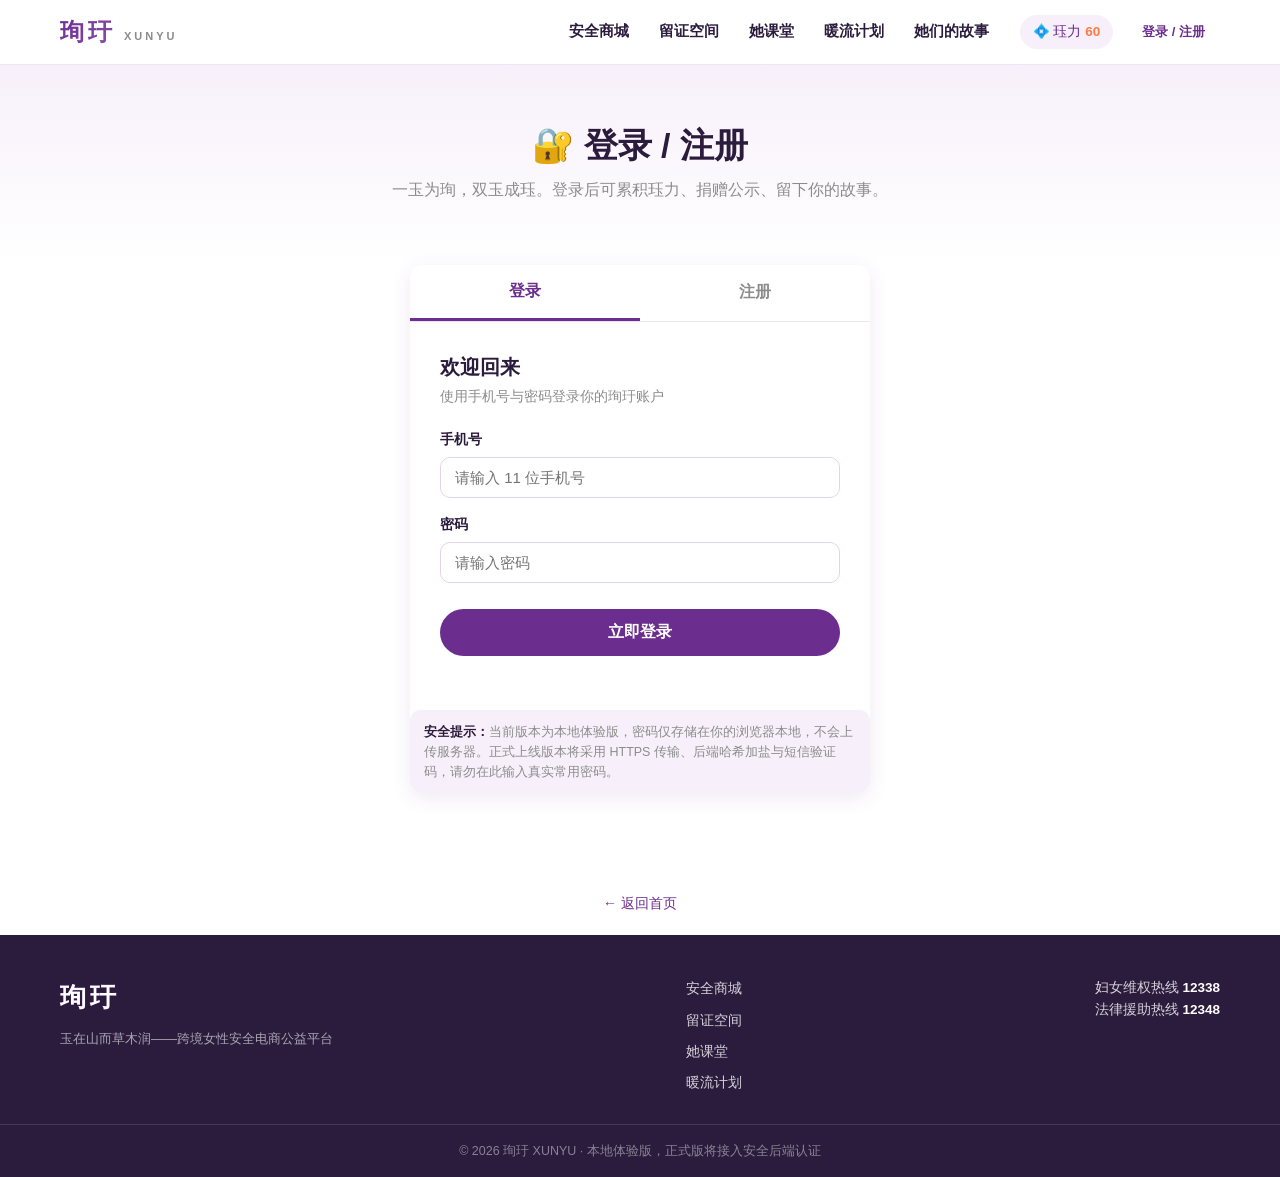
==== pages/auth.html @ aea92c83 "Add files via upload" ====
<!DOCTYPE html>
<html lang="zh-CN">
<head>
<meta charset="UTF-8">
<meta name="viewport" content="width=device-width, initial-scale=1.0">
<title>登录 / 注册 · 珣玗 XUNYU</title>
<meta name="description" content="珣玗用户登录与注册——跨境女性安全电商公益平台。">
<link rel="stylesheet" href="../css/style.css">
<link rel="stylesheet" href="../css/pages.css">
<style>
  .auth-page .page-hero { background: linear-gradient(180deg, var(--lavender), #fff); }
  .auth-card {
    max-width: 460px; margin: 0 auto 80px;
    background: #fff; border-radius: var(--radius);
    box-shadow: var(--shadow); overflow: hidden;
  }
  .auth-tabs {
    display: flex; border-bottom: 1px solid #EFE6F5;
  }
  .auth-tabs button {
    flex: 1; border: none; background: #fff; padding: 16px;
    font-size: 16px; font-weight: 700; color: var(--text-light);
    cursor: pointer; font-family: inherit;
  }
  .auth-tabs button.active { color: var(--purple); border-bottom: 3px solid var(--purple); }
  .auth-panel { padding: 32px 30px 36px; }
  .auth-panel[hidden] { display: none; }
  .auth-panel h3 { font-size: 20px; margin-bottom: 6px; }
  .auth-panel .sub { color: var(--text-light); font-size: 13.5px; margin-bottom: 22px; }
  .auth-panel .form-row { margin-bottom: 16px; }
  .auth-panel input {
    width: 100%; border: 1.5px solid #E3D3EF; border-radius: 10px;
    padding: 11px 14px; font-size: 15px; font-family: inherit; outline: none;
  }
  .auth-panel input:focus { border-color: var(--purple); background: #FFFCFF; }
  .auth-panel .btn-primary { width: 100%; margin-top: 10px; }
  .auth-safe {
    margin-top: 18px; padding: 12px 14px; border-radius: 10px;
    background: var(--lavender); font-size: 12.5px; color: var(--text-light); line-height: 1.6;
  }
  .auth-safe b { color: var(--purple-dark); }
  .back-link {
    display: inline-block; margin-top: 18px; color: var(--purple); font-size: 14px;
  }
  .back-link:hover { color: var(--orange); }
</style>
</head>
<body class="auth-page">

<header class="site-header">
  <nav class="nav container">
    <a class="logo" href="../index.html" aria-label="珣玗首页">
      <span class="logo-mark">珣玗</span><span class="logo-en">XUNYU</span>
    </a>
    <ul class="nav-links" id="navLinks">
      <li><a href="./mall.html">安全商城</a></li>
      <li><a href="./evidence.html">留证空间</a></li>
      <li><a href="./legal.html">她课堂</a></li>
      <li><a href="./warm-current.html">暖流计划</a></li>
      <li><a href="./stories.html">她们的故事</a></li>
    </ul>
    <div class="nav-actions">
      <span class="jue-badge">💠 珏力 <b id="jueValue">60</b></span>
      <span id="authBox"></span>
      <button class="hamburger" id="hamburger">☰</button>
    </div>
  </nav>
</header>

<main class="page">
  <section class="page-hero auth-hero">
    <div class="container">
      <h1>🔐 登录 / 注册</h1>
      <p>一玉为珣，双玉成珏。登录后可累积珏力、捐赠公示、留下你的故事。</p>
    </div>
  </section>

  <section class="container">
    <div class="auth-card">
      <div class="auth-tabs">
        <button type="button" class="active" id="loginTab">登录</button>
        <button type="button" id="registerTab">注册</button>
      </div>

      <div class="auth-panel" id="loginPanel">
        <h3>欢迎回来</h3>
        <p class="sub">使用手机号与密码登录你的珣玗账户</p>
        <form id="loginForm">
          <div class="form-row">
            <label for="loginPhone">手机号</label>
            <input type="tel" id="loginPhone" placeholder="请输入 11 位手机号" maxlength="11" required>
          </div>
          <div class="form-row">
            <label for="loginPwd">密码</label>
            <input type="password" id="loginPwd" placeholder="请输入密码" minlength="6" required>
          </div>
          <button type="submit" class="btn btn-primary btn-lg">立即登录</button>
        </form>
      </div>

      <div class="auth-panel" id="registerPanel" hidden>
        <h3>加入珣玗</h3>
        <p class="sub">注册后即可使用留证空间、暖流捐赠与她故事投稿</p>
        <form id="registerForm">
          <div class="form-row">
            <label for="regPhone">手机号</label>
            <input type="tel" id="regPhone" placeholder="请输入 11 位手机号" maxlength="11" required>
          </div>
          <div class="form-row">
            <label for="regNickname">昵称</label>
            <input type="text" id="regNickname" placeholder="给自己起个温暖的昵称" maxlength="16">
          </div>
          <div class="form-row">
            <label for="regPwd">密码</label>
            <input type="password" id="regPwd" placeholder="至少 6 位密码" minlength="6" required>
          </div>
          <div class="form-row">
            <label for="regPwd2">确认密码</label>
            <input type="password" id="regPwd2" placeholder="再次输入密码" minlength="6" required>
          </div>
          <button type="submit" class="btn btn-primary btn-lg">注册账户</button>
        </form>
      </div>

      <div class="auth-safe">
        <b>安全提示：</b>当前版本为本地体验版，密码仅存储在你的浏览器本地，不会上传服务器。正式上线版本将采用 HTTPS 传输、后端哈希加盐与短信验证码，请勿在此输入真实常用密码。
      </div>
    </div>
    <div style="text-align:center;">
      <a class="back-link" href="../index.html">← 返回首页</a>
    </div>
  </section>
</main>

<footer class="site-footer">
  <div class="container footer-inner">
    <div class="footer-brand">
      <span class="logo-mark">珣玗</span>
      <p>玉在山而草木润——跨境女性安全电商公益平台</p>
    </div>
    <ul class="footer-links">
      <li><a href="./mall.html">安全商城</a></li>
      <li><a href="./evidence.html">留证空间</a></li>
      <li><a href="./legal.html">她课堂</a></li>
      <li><a href="./warm-current.html">暖流计划</a></li>
    </ul>
    <div class="footer-hotline">
      <p>妇女维权热线 <b>12338</b></p>
      <p>法律援助热线 <b>12348</b></p>
    </div>
  </div>
  <div class="footer-copy">© 2026 珣玗 XUNYU · 本地体验版，正式版将接入安全后端认证</div>
</footer>

<script src="../js/utils.js"></script>
<script src="../js/auth.js"></script>
<script>
(function () {
  "use strict";
  // 初始化珏力显示与移动菜单
  window.setJue && window.setJue(window.getJue());
  const navLinks = document.getElementById("navLinks");
  document.getElementById("hamburger").addEventListener("click", () => navLinks.classList.toggle("open"));
  navLinks.addEventListener("click", (e) => { if (e.target.tagName === "A") navLinks.classList.remove("open"); });
})();
</script>
</body>
</html>
---- css/style.css ----
/* ==========================================================
   珣玗 XUNYU · 全局样式
   配色：守护紫 #6B2D8E / 浅紫雾 #F7F0FA / 暖粉 #FFE8EE / 曙光橙 #FF7A45
   ========================================================== */

:root {
  --purple: #6B2D8E;
  --purple-dark: #2B1B3D;
  --purple-mid: #8A4FAF;
  --lavender: #F7F0FA;
  --pink: #FFE8EE;
  --orange: #FF7A45;
  --orange-dark: #E85F2A;
  --text: #4A4A4A;
  --text-light: #8C8C8C;
  --radius: 14px;
  --shadow: 0 4px 20px rgba(107, 45, 142, 0.10);
  --shadow-hover: 0 10px 30px rgba(107, 45, 142, 0.18);
}

* { margin: 0; padding: 0; box-sizing: border-box; }
[hidden] { display: none !important; }

html { scroll-behavior: smooth; }

body {
  font-family: "Montserrat", "思源黑体", "Source Han Sans SC", "PingFang SC", "Microsoft YaHei", sans-serif;
  color: var(--text);
  background: #fff;
  line-height: 1.6;
}

h1, h2, h3 { color: var(--purple-dark); line-height: 1.3; }

a { text-decoration: none; color: inherit; }

.container { max-width: 1200px; margin: 0 auto; padding: 0 20px; }

/* ---------- 按钮 ---------- */
.btn {
  display: inline-block;
  border: none;
  cursor: pointer;
  font-family: inherit;
  font-size: 15px;
  font-weight: 600;
  padding: 10px 22px;
  border-radius: 999px;
  transition: transform .15s ease, box-shadow .15s ease, background .15s ease;
}
.btn:active { transform: scale(.97); }
.btn-primary { background: var(--purple); color: #fff; }
.btn-primary:hover { background: var(--purple-mid); box-shadow: var(--shadow-hover); }
.btn-accent { background: var(--orange); color: #fff; }
.btn-accent:hover { background: var(--orange-dark); box-shadow: 0 10px 30px rgba(255,122,69,.3); }
.btn-outline { background: transparent; color: var(--purple); border: 1.5px solid var(--purple); }
.btn-outline:hover { background: var(--lavender); }
.btn-outline-light { background: rgba(255,255,255,.15); color: #fff; border: 1.5px solid rgba(255,255,255,.7); }
.btn-outline-light:hover { background: rgba(255,255,255,.28); }
.btn-ghost { background: transparent; color: var(--purple); }
.btn-ghost:hover { background: var(--lavender); }
.btn-lg { padding: 13px 30px; font-size: 16px; }
.btn-sm { padding: 7px 15px; font-size: 13px; }

/* ---------- 顶部导航 ---------- */
.site-header {
  position: sticky; top: 0; z-index: 100;
  background: rgba(255,255,255,.92);
  backdrop-filter: blur(10px);
  border-bottom: 1px solid #EFE6F5;
}
.nav { display: flex; align-items: center; gap: 18px; height: 64px; }
.logo { display: flex; align-items: baseline; gap: 8px; flex-shrink: 0; }
.logo-mark {
  font-size: 24px; font-weight: 800; letter-spacing: 4px;
  background: linear-gradient(135deg, var(--purple), var(--purple-mid));
  -webkit-background-clip: text; background-clip: text; color: transparent;
}
.logo-en { font-size: 11px; letter-spacing: 3px; color: var(--text-light); font-weight: 600; }
.search {
  flex: 1; max-width: 340px; display: flex; align-items: center;
  background: var(--lavender); border-radius: 999px; padding: 4px 6px 4px 16px;
}
.search input { flex: 1; border: none; background: transparent; outline: none; font-size: 14px; color: var(--text); }
.search button { border: none; background: transparent; cursor: pointer; font-size: 15px; }
.nav-links { display: flex; gap: 4px; list-style: none; margin-left: auto; }
.nav-links a {
  display: block; padding: 8px 13px; font-size: 14.5px; font-weight: 600;
  color: var(--purple-dark); border-radius: 8px;
}
.nav-links a:hover { background: var(--lavender); color: var(--purple); }
.nav-actions { display: flex; align-items: center; gap: 14px; }
.jue-badge {
  font-size: 13.5px; color: var(--purple); background: var(--lavender);
  padding: 6px 13px; border-radius: 999px; cursor: help; white-space: nowrap;
}
.jue-badge b { color: var(--orange); }
.cart-btn { position: relative; font-size: 20px; }
.cart-count {
  position: absolute; top: -7px; right: -10px;
  background: var(--orange); color: #fff; font-size: 11px; font-weight: 700;
  min-width: 18px; height: 18px; border-radius: 999px;
  display: flex; align-items: center; justify-content: center; padding: 0 4px;
}
.hamburger { display: none; border: none; background: transparent; font-size: 24px; color: var(--purple); cursor: pointer; }

/* ---------- Hero 轮播 ---------- */
.hero { position: relative; overflow: hidden; }
.slides { position: relative; height: 430px; }
.slide {
  position: absolute; inset: 0;
  display: flex; flex-direction: column; justify-content: center; align-items: center;
  text-align: center; padding: 0 24px;
  opacity: 0; transition: opacity .7s ease; pointer-events: none;
}
.slide.active { opacity: 1; pointer-events: auto; }
.slide h1 { font-size: 44px; color: #fff; margin: 10px 0 14px; letter-spacing: 2px; }
.slide-kicker { font-size: 14px; letter-spacing: 5px; color: rgba(255,255,255,.75); font-weight: 600; }
.slide-sub { font-size: 17px; color: rgba(255,255,255,.88); margin-bottom: 28px; }
.slide-1 { background: linear-gradient(135deg, #4A1E66 0%, #6B2D8E 55%, #8A4FAF 100%); }
.slide-2 { background: linear-gradient(135deg, #5C2478 0%, #7B3B9E 50%, #B06BC9 100%); }
.slide-3 { background: linear-gradient(135deg, #6B2D8E 0%, #9B4D8F 55%, #E0779B 100%); }
.hero-cta { display: flex; gap: 14px; flex-wrap: wrap; justify-content: center; }
.hero-arrow {
  position: absolute; top: 50%; transform: translateY(-50%);
  width: 44px; height: 44px; border-radius: 50%; border: none;
  background: rgba(255,255,255,.18); color: #fff; font-size: 26px; cursor: pointer;
  transition: background .2s;
}
.hero-arrow:hover { background: rgba(255,255,255,.35); }
.hero-arrow.prev { left: 22px; }
.hero-arrow.next { right: 22px; }
.hero-dots { position: absolute; bottom: 18px; left: 50%; transform: translateX(-50%); display: flex; gap: 9px; }
.hero-dots button {
  width: 9px; height: 9px; border-radius: 999px; border: none; cursor: pointer;
  background: rgba(255,255,255,.45); transition: all .25s;
}
.hero-dots button.active { background: #fff; width: 26px; }

/* ---------- 区块通用 ---------- */
.section { padding: 64px 0; }
.section-head { text-align: center; margin-bottom: 26px; }
.section-head h2, .section h2 { font-size: 28px; }
.section-sub { color: var(--text-light); font-size: 14.5px; margin-top: 6px; }
#stories h2, #stories .section-sub { text-align: center; }

/* ---------- 兴趣标签 ---------- */
.interest-tabs { display: flex; gap: 10px; justify-content: center; flex-wrap: wrap; margin-bottom: 30px; }
.interest-tabs button {
  border: 1.5px solid #E3D3EF; background: #fff; color: var(--purple);
  padding: 8px 18px; border-radius: 999px; font-size: 14px; font-weight: 600;
  cursor: pointer; font-family: inherit; transition: all .2s;
}
.interest-tabs button:hover { border-color: var(--purple); background: var(--lavender); }
.interest-tabs button.active { background: var(--purple); color: #fff; border-color: var(--purple); }

/* ---------- 商品卡片 ---------- */
.product-grid {
  display: grid; grid-template-columns: repeat(4, 1fr); gap: 22px;
}
.product-card {
  background: #fff; border-radius: var(--radius); overflow: hidden;
  box-shadow: var(--shadow); cursor: pointer;
  transition: transform .2s ease, box-shadow .2s ease;
  display: flex; flex-direction: column;
}
.product-card:hover { transform: translateY(-5px); box-shadow: var(--shadow-hover); }
.product-img {
  height: 150px; display: flex; align-items: center; justify-content: center;
  font-size: 58px; position: relative;
}
.g1 { background: linear-gradient(135deg, #EFE2F7, #D9BEEC); }
.g2 { background: linear-gradient(135deg, #FFE8EE, #FFC9D8); }
.g3 { background: linear-gradient(135deg, #E4E9FD, #C6D0F9); }
.g4 { background: linear-gradient(135deg, #FFF0E4, #FFD8BC); }
.p-tag {
  position: absolute; top: 10px; left: 10px;
  background: rgba(43,27,61,.78); color: #fff; font-size: 11.5px;
  padding: 3px 10px; border-radius: 999px;
}
.product-body { padding: 15px 16px 17px; display: flex; flex-direction: column; gap: 7px; flex: 1; }
.product-body h3 { font-size: 15.5px; }
.p-meta { display: flex; align-items: center; justify-content: space-between; }
.price { color: var(--orange-dark); font-weight: 800; font-size: 19px; }
.p-jue { font-size: 12.5px; color: var(--purple); background: var(--lavender); padding: 2px 9px; border-radius: 999px; }
.p-note { font-size: 12px; color: var(--text-light); }
.add-cart { margin-top: auto; align-self: stretch; }

/* ---------- 留证空间 Banner ---------- */
.evidence-banner {
  background: linear-gradient(120deg, #2B1B3D 0%, #4A1E66 60%, #6B2D8E 100%);
  color: #fff; padding: 58px 0;
}
.evidence-inner { display: flex; align-items: center; justify-content: space-between; gap: 30px; flex-wrap: wrap; }
.evidence-text h2 { color: #fff; font-size: 28px; }
.evidence-quote { font-size: 17px; margin: 12px 0 16px; color: rgba(255,255,255,.92); font-style: italic; }
.evidence-feats { list-style: none; display: flex; gap: 10px; flex-wrap: wrap; }
.evidence-feats li {
  font-size: 13px; padding: 5px 14px; border-radius: 999px;
  border: 1px solid rgba(255,255,255,.4); color: rgba(255,255,255,.85);
}

/* ---------- 双列：暖流计划 / 她课堂 ---------- */
.two-col { display: grid; grid-template-columns: 1fr 1fr; gap: 26px; }
.col-card { border-radius: var(--radius); padding: 30px; }
.col-card h2 { font-size: 23px; margin-bottom: 8px; }
.col-desc { font-size: 14px; color: var(--text); opacity: .85; margin-bottom: 18px; }
.warm { background: linear-gradient(160deg, var(--pink), #FFF5F7); }
.classroom { background: linear-gradient(160deg, var(--lavender), #FDFAFF); }

.mini-map {
  position: relative; height: 170px; border-radius: 12px;
  background:
    repeating-linear-gradient(0deg, transparent 0 33px, rgba(107,45,142,.10) 33px 34px),
    repeating-linear-gradient(90deg, transparent 0 33px, rgba(107,45,142,.10) 33px 34px),
    linear-gradient(135deg, #F3E9F9, #FCE4EC);
  margin-bottom: 18px; overflow: hidden;
}
.map-marker { position: absolute; font-size: 24px; cursor: pointer; transition: transform .2s; }
.map-marker:hover { transform: scale(1.25); }
.map-marker.m1 { top: 18%; left: 22%; }
.map-marker.m2 { top: 55%; left: 58%; }
.map-marker.m3 { top: 30%; left: 78%; }
.map-me {
  position: absolute; bottom: 12%; left: 44%; font-size: 26px;
}
.mini-map.located .map-marker { animation: marker-pulse .8s ease 2; }
@keyframes marker-pulse {
  0% { transform: scale(1); } 50% { transform: scale(1.4); } 100% { transform: scale(1); }
}
.col-actions { display: flex; gap: 12px; flex-wrap: wrap; }

.article-list { display: flex; flex-direction: column; gap: 12px; }
.article-card {
  background: #fff; border-radius: 12px; padding: 15px 18px;
  box-shadow: var(--shadow); transition: transform .2s, box-shadow .2s;
}
.article-card:hover { transform: translateX(5px); box-shadow: var(--shadow-hover); }
.article-card h3 { font-size: 15.5px; margin: 5px 0 3px; }
.article-card p { font-size: 13px; color: var(--text-light); }
.article-tag {
  font-size: 11.5px; color: var(--purple); background: var(--lavender);
  padding: 2px 10px; border-radius: 999px; font-weight: 600;
}

/* ---------- 她们的故事 ---------- */
.story-scroll {
  display: flex; gap: 18px; overflow-x: auto; padding: 24px max(20px, calc((100% - 1200px)/2 + 20px));
  scroll-snap-type: x mandatory;
}
.story-scroll::-webkit-scrollbar { height: 8px; }
.story-scroll::-webkit-scrollbar-thumb { background: #D9BEEC; border-radius: 999px; }
.story-card {
  min-width: 260px; scroll-snap-align: start;
  background: #fff; border-radius: var(--radius); padding: 24px;
  box-shadow: var(--shadow); display: flex; flex-direction: column; gap: 10px;
}
.story-avatar {
  width: 52px; height: 52px; border-radius: 50%;
  display: flex; align-items: center; justify-content: center;
  font-size: 22px; font-weight: 700; color: #fff;
}
.s1 { background: #8A4FAF; } .s2 { background: #E0779B; } .s3 { background: #FF7A45; }
.s4 { background: #6B2D8E; } .s5 { background: #4A7EC9; } .s6 { background: #C9A4DC; }
.story-card h3 { font-size: 15.5px; }
.story-card p { font-size: 13.5px; color: var(--text); flex: 1; }

/* ---------- 页脚 ---------- */
.site-footer { background: var(--purple-dark); color: rgba(255,255,255,.8); margin-top: 20px; }
.footer-inner {
  display: flex; justify-content: space-between; gap: 30px; flex-wrap: wrap;
  padding-top: 42px; padding-bottom: 30px;
}
.footer-brand .logo-mark { font-size: 26px; color: #fff; -webkit-text-fill-color: #fff; }
.footer-brand p { font-size: 13px; margin-top: 10px; color: rgba(255,255,255,.6); }
.footer-links { list-style: none; display: flex; flex-direction: column; gap: 9px; font-size: 14px; }
.footer-links a:hover { color: #fff; }
.footer-hotline { font-size: 13.5px; }
.footer-hotline b { color: #fff; }
.footer-copy {
  text-align: center; font-size: 12.5px; color: rgba(255,255,255,.45);
  border-top: 1px solid rgba(255,255,255,.12); padding: 16px 20px;
}

/* ---------- 留证弹窗 ---------- */
.modal-mask {
  position: fixed; inset: 0; z-index: 200;
  background: rgba(43,27,61,.62); backdrop-filter: blur(4px);
  display: flex; align-items: center; justify-content: center; padding: 20px;
}
.modal {
  background: #fff; border-radius: 18px; max-width: 460px; width: 100%;
  padding: 34px 32px 28px; position: relative;
  box-shadow: 0 24px 60px rgba(0,0,0,.28);
  animation: modal-in .28s ease;
}
@keyframes modal-in {
  from { transform: translateY(22px); opacity: 0; }
  to { transform: translateY(0); opacity: 1; }
}
.modal h3 { font-size: 20px; margin-bottom: 12px; }
.modal-q { font-size: 16.5px; color: var(--purple-dark); font-weight: 600; margin-bottom: 18px; }
.hotline-list { display: flex; flex-direction: column; gap: 10px; margin-bottom: 24px; }
.hotline-list a {
  display: block; padding: 11px 16px; border-radius: 10px;
  background: var(--lavender); font-size: 14.5px; color: var(--purple-dark);
  transition: background .2s;
}
.hotline-list a:hover { background: #EBD9F5; }
.hotline-list a b { color: var(--purple); }
.hotline-list.glow a { background: #FFEDE3; outline: 1.5px solid var(--orange); }
.modal-actions { display: flex; gap: 12px; flex-wrap: wrap; }
.modal-actions .btn { flex: 1; min-width: 150px; }
.modal-close {
  position: absolute; top: 12px; right: 16px;
  border: none; background: transparent; font-size: 26px; cursor: pointer; color: var(--text-light);
}
.modal-close:hover { color: var(--purple-dark); }

/* ---------- Toast ---------- */
.toast {
  position: fixed; bottom: 34px; left: 50%; transform: translateX(-50%);
  z-index: 300; background: var(--purple-dark); color: #fff;
  font-size: 14.5px; padding: 13px 26px; border-radius: 999px;
  box-shadow: 0 10px 34px rgba(0,0,0,.3);
  animation: toast-in .25s ease; max-width: 88vw; text-align: center;
}
.toast.warn { background: var(--orange-dark); }
.toast.success { background: var(--purple); }
@keyframes toast-in {
  from { transform: translate(-50%, 14px); opacity: 0; }
  to { transform: translate(-50%, 0); opacity: 1; }
}

/* ---------- AI 安全画像 ---------- */
#safetyProfile { background: linear-gradient(180deg, #fff 0%, var(--lavender) 100%); border-radius: 0; }
.profile-form { max-width: 900px; margin: 0 auto; }
.form-grid {
  display: grid; grid-template-columns: repeat(4, 1fr); gap: 18px; margin-bottom: 28px;
}
.form-field { display: flex; flex-direction: column; gap: 8px; }
.form-field label { font-size: 14px; font-weight: 600; color: var(--purple-dark); }
.form-field select {
  padding: 11px 14px; border: 1.5px solid #E3D3EF; border-radius: 10px;
  background: #fff; font-size: 14px; color: var(--text); outline: none;
}
.form-field select:focus { border-color: var(--purple); }
.profile-result {
  max-width: 900px; margin: 0 auto; background: #fff;
  border-radius: var(--radius); padding: 32px; box-shadow: var(--shadow);
}
.profile-result-head {
  display: flex; align-items: center; gap: 28px; margin-bottom: 24px; flex-wrap: wrap;
}
.profile-risk {
  display: flex; flex-direction: column; align-items: center; justify-content: center;
  width: 120px; height: 120px; border-radius: 50%;
  background: var(--lavender); border: 4px solid var(--risk-color, var(--purple));
}
.profile-risk .risk-num { font-size: 42px; font-weight: 800; line-height: 1; }
.profile-risk .risk-label { font-size: 13px; color: var(--text-light); margin-top: 4px; }
.profile-bundle h3 { font-size: 22px; margin-bottom: 8px; }
.profile-bundle p { color: var(--text-light); font-size: 14.5px; }
.profile-products { display: grid; grid-template-columns: repeat(2, 1fr); gap: 16px; margin-bottom: 18px; }
.profile-pick {
  display: flex; align-items: center; gap: 14px; padding: 14px 16px;
  border: 1.5px solid #F0E3F7; border-radius: 12px; background: #FFFBFE;
}
.profile-pick .pick-emoji { font-size: 34px; }
.profile-pick .pick-info { flex: 1; }
.profile-pick .pick-info h4 { font-size: 15px; color: var(--purple-dark); margin-bottom: 4px; }
.profile-pick .pick-info p { font-size: 13px; color: var(--text-light); margin: 0; }
.profile-note { font-size: 13.5px; color: var(--text-light); margin-bottom: 16px; }

/* ---------- 商品详情 / 区块链溯源弹窗 ---------- */
.modal-mask {
  position: fixed; inset: 0; z-index: 200;
  background: rgba(43,27,61,.55); backdrop-filter: blur(4px);
  display: flex; align-items: center; justify-content: center; padding: 20px;
}
.modal-mask[hidden] { display: none; }
.modal {
  position: relative; background: #fff; border-radius: var(--radius);
  width: 100%; max-width: 620px; max-height: 88vh; overflow-y: auto;
  box-shadow: 0 20px 60px rgba(0,0,0,.35); padding: 28px;
}
.modal-close {
  position: absolute; top: 12px; right: 16px;
  border: none; background: transparent; font-size: 28px; cursor: pointer;
  color: var(--text-light);
}
.modal-close:hover { color: var(--purple-dark); }
.pm-header { display: flex; gap: 18px; align-items: center; margin-bottom: 20px; }
.pm-emoji { font-size: 64px; flex-shrink: 0; }
.pm-info h3 { font-size: 22px; margin-bottom: 6px; }
.pm-info p { margin: 0; color: var(--text-light); font-size: 14px; }
.pm-info .pm-note { margin-top: 8px; color: var(--orange); font-size: 13px; }
.pm-body h4 { font-size: 16px; color: var(--purple-dark); margin-bottom: 12px; }
.trace-chain { display: flex; flex-direction: column; gap: 0; padding-left: 8px; }
.trace-node { display: flex; gap: 12px; position: relative; }
.trace-node:not(:last-child)::before {
  content: ""; position: absolute; left: 9px; top: 22px; bottom: -10px;
  width: 2px; background: #E3D3EF;
}
.trace-dot {
  width: 20px; height: 20px; border-radius: 50%;
  background: var(--purple); border: 3px solid #fff; box-shadow: 0 0 0 2px var(--purple);
  flex-shrink: 0; margin-top: 4px; z-index: 1;
}
.trace-card {
  flex: 1; background: var(--lavender); border-radius: 10px; padding: 10px 14px; margin-bottom: 12px;
}
.trace-top { display: flex; justify-content: space-between; margin-bottom: 4px; }
.trace-name { font-weight: 700; color: var(--purple-dark); font-size: 14px; }
.trace-time { font-size: 12px; color: var(--text-light); }
.trace-loc { font-size: 13px; color: var(--text); margin-bottom: 4px; }
.trace-hash {
  font-family: "SFMono-Regular", Consolas, monospace; font-size: 11.5px;
  color: var(--text-light); word-break: break-all;
}
.pm-actions { display: flex; gap: 12px; margin-top: 8px; }
.pm-actions .btn { flex: 1; }

@media (max-width: 1020px) {
  .form-grid { grid-template-columns: repeat(2, 1fr); }
  .profile-products { grid-template-columns: 1fr; }
}
@media (max-width: 560px) {
  .form-grid { grid-template-columns: 1fr; }
  .profile-result-head { flex-direction: column; align-items: flex-start; }
}

/* ---------- 响应式 ---------- */
@media (max-width: 1020px) {
  .product-grid { grid-template-columns: repeat(2, 1fr); }
  .nav-links { display: none; }
  .hamburger { display: block; }
  .nav-links.open {
    display: flex; flex-direction: column; position: absolute;
    top: 64px; left: 0; right: 0; background: #fff;
    padding: 12px 20px 18px; border-bottom: 1px solid #EFE6F5; box-shadow: var(--shadow);
  }
}
@media (max-width: 760px) {
  .two-col { grid-template-columns: 1fr; }
  .slide h1 { font-size: 30px; }
  .slides { height: 380px; }
  .search { display: none; }
  .evidence-inner { flex-direction: column; align-items: flex-start; }
  .hero-arrow { display: none; }
  .jue-badge { font-size: 12px; padding: 5px 10px; }
  .nav { gap: 10px; }
}
@media (max-width: 480px) {
  .product-grid { grid-template-columns: 1fr; }
}
---- css/pages.css ----
/* ==========================================================
   珣玗 XUNYU · 二级页面公共样式
   用于 evidence.html / warm-current.html
   ========================================================== */

/* ---------- 页面通用 Hero ---------- */
.page-hero {
  padding: 58px 0 44px;
  text-align: center;
}
.page-hero h1 {
  font-size: 34px;
  margin-bottom: 10px;
}
.page-hero p {
  color: var(--text-light);
  font-size: 16px;
  max-width: 640px;
  margin: 0 auto 18px;
}
.page-hero.evidence-hero { background: linear-gradient(180deg, var(--lavender), #fff); }
.page-hero.warm-hero { background: linear-gradient(180deg, var(--pink), #fff); }

.page-body {
  display: grid;
  gap: 26px;
  padding-bottom: 70px;
}

/* ---------- 留证空间页 ---------- */
.evidence-page .page-body { grid-template-columns: 1.7fr 1fr; }
.evidence-main { display: flex; flex-direction: column; gap: 22px; opacity: 0; pointer-events: none; transition: opacity .35s ease; }
.evidence-main.revealed { opacity: 1; pointer-events: auto; }
.evidence-form-card,
.timeline,
.guide-card,
.help-card,
.map-card,
.donate-card,
.transparent-card {
  background: #fff;
  border-radius: var(--radius);
  box-shadow: var(--shadow);
  padding: 26px;
}
.evidence-form-card h2,
.timeline h2,
.guide-card h2,
.help-card h2,
.map-card h2,
.donate-card h2,
.transparent-card h2 {
  font-size: 19px;
  margin-bottom: 16px;
}

.form-row { display: flex; flex-direction: column; gap: 6px; margin-bottom: 14px; }
.form-row label { font-size: 13.5px; font-weight: 600; color: var(--purple-dark); }
.form-row input,
.form-row select,
.form-row textarea {
  border: 1.5px solid #E3D3EF;
  border-radius: 10px;
  padding: 10px 13px;
  font-family: inherit;
  font-size: 14.5px;
  color: var(--text);
  outline: none;
}
.form-row input:focus,
.form-row select:focus,
.form-row textarea:focus { border-color: var(--purple); background: #FFFCFF; }
.form-note { font-size: 12.5px; color: var(--text-light); margin: -4px 0 14px; }

/* 时间轴 */
.timeline-list { display: flex; flex-direction: column; gap: 16px; }
.timeline-item {
  display: flex; gap: 14px;
  padding: 16px; border-radius: 12px;
  background: var(--lavender); border-left: 4px solid var(--purple);
}
.timeline-date {
  flex-shrink: 0; width: 76px; text-align: center;
  font-size: 13px; color: var(--purple); font-weight: 700;
}
.timeline-date span { display: block; font-size: 20px; }
.timeline-content h3 { font-size: 15.5px; margin-bottom: 4px; }
.timeline-content p { font-size: 13.5px; color: var(--text-light); }
.timeline-files { margin-top: 8px; font-size: 12.5px; color: var(--purple); }
.timeline-hash {
  margin-top: 10px; padding-top: 10px; border-top: 1px dashed #D9BEEC;
  display: flex; align-items: center; justify-content: space-between; gap: 10px; flex-wrap: wrap;
}
.timeline-hash span {
  font-family: "SFMono-Regular", Consolas, monospace; font-size: 12px; color: var(--text-light);
  word-break: break-all;
}

/* 证据指引 / 求助通道 */
.guide-card ul,
.help-card ul { list-style: none; display: flex; flex-direction: column; gap: 10px; }
.guide-card li,
.help-card li {
  font-size: 14px; padding-left: 20px; position: relative; line-height: 1.5;
}
.guide-card li::before,
.help-card li::before {
  content: "✦"; position: absolute; left: 0; color: var(--orange);
}
.help-card a {
  display: block; margin-top: 8px;
  color: var(--purple); font-weight: 600; font-size: 15px;
}
.help-card a:hover { color: var(--orange); }

/* 锁定覆盖层 */
.lock-overlay {
  position: fixed; inset: 64px 0 0;
  background: rgba(247,240,250,.92); backdrop-filter: blur(6px);
  display: flex; align-items: center; justify-content: center;
  z-index: 90; padding: 20px;
}
.lock-card {
  background: #fff; border-radius: 20px; max-width: 460px; width: 100%;
  padding: 40px; text-align: center; box-shadow: var(--shadow-hover);
}
.lock-card h2 { font-size: 24px; margin-bottom: 12px; }
.lock-card p { color: var(--text); margin-bottom: 22px; }
.lock-progress {
  height: 12px; background: #EFE6F5; border-radius: 999px; overflow: hidden; margin-bottom: 24px;
}
.lock-progress i {
  display: block; height: 100%; background: linear-gradient(90deg, var(--purple), var(--orange));
  transition: width .4s ease;
}

/* 弹窗（复用首页 modal 样式，略微调整） */
.page-modal-mask {
  position: fixed; inset: 0; z-index: 200;
  background: rgba(43,27,61,.6); backdrop-filter: blur(4px);
  display: flex; align-items: center; justify-content: center; padding: 20px;
}
.page-modal-mask[hidden] { display: none; }

/* ---------- 暖流计划页 ---------- */
.warm-page .page-body { grid-template-columns: 1.6fr 1fr; }
.map-card { padding: 0; overflow: hidden; }
.map-header {
  padding: 18px 22px; border-bottom: 1px solid #EFE6F5;
  display: flex; align-items: center; justify-content: space-between; flex-wrap: wrap; gap: 10px;
}
.map-header h2 { margin: 0; }
.map-note { font-size: 12.5px; color: var(--text-light); }
.map-container {
  height: 420px; position: relative;
  background:
    repeating-linear-gradient(0deg, transparent 0 48px, rgba(107,45,142,.08) 48px 49px),
    repeating-linear-gradient(90deg, transparent 0 48px, rgba(107,45,142,.08) 48px 49px),
    linear-gradient(135deg, #F3E9F9, #FCE4EC);
}
.map-me {
  position: absolute; top: 50%; left: 50%; transform: translate(-50%, -50%);
  font-size: 34px; z-index: 2;
}
.map-marker {
  position: absolute; font-size: 26px; cursor: pointer; transition: transform .2s;
}
.map-marker:hover { transform: scale(1.25); }
.map-marker .marker-tip {
  position: absolute; bottom: 130%; left: 50%; transform: translateX(-50%);
  white-space: nowrap; background: var(--purple-dark); color: #fff;
  font-size: 11px; padding: 4px 10px; border-radius: 6px; opacity: 0; pointer-events: none;
  transition: opacity .2s;
}
.map-marker:hover .marker-tip { opacity: 1; }

.point-list { display: flex; flex-direction: column; gap: 12px; }
.geofence-card {
  background: #fff; border-radius: 14px; padding: 20px;
  box-shadow: 0 4px 20px rgba(107,45,142,.10); margin-top: 18px;
}
.geofence-card h2 { font-size: 17px; margin-bottom: 10px; }
.geofence-card p { font-size: 13.5px; color: var(--text-light); margin-bottom: 14px; }
.geofence-card .geo-status { margin-top: 12px; margin-bottom: 0; font-size: 13px; color: var(--purple); }
.geo-me {
  position: absolute; width: 18px; height: 18px; border-radius: 50%;
  background: var(--orange); border: 3px solid #fff;
  box-shadow: 0 0 0 2px var(--orange), 0 0 16px rgba(255,122,69,.6);
  transform: translate(-50%, -50%); z-index: 3; transition: top 1s linear, left 1s linear;
}
.point-item {
  display: flex; align-items: flex-start; gap: 10px;
  padding: 12px 14px; border-radius: 10px; background: #fff;
  box-shadow: 0 2px 8px rgba(107,45,142,.08);
}
.point-icon { font-size: 22px; }
.point-info h4 { font-size: 14px; margin-bottom: 2px; }
.point-info p { font-size: 12px; color: var(--text-light); }

.donate-tabs { display: flex; gap: 8px; margin-bottom: 14px; }
.donate-tabs button {
  flex: 1; border: 1.5px solid #E3D3EF; background: #fff; color: var(--purple);
  padding: 8px; border-radius: 8px; cursor: pointer; font-weight: 600; font-family: inherit;
}
.donate-tabs button.active { background: var(--purple); color: #fff; border-color: var(--purple); }

.transparent-list { display: flex; flex-direction: column; gap: 10px; }
.transparent-item {
  display: flex; justify-content: space-between; font-size: 13.5px;
  padding-bottom: 8px; border-bottom: 1px dashed #E3D3EF;
}
.transparent-item span:last-child { color: var(--purple); font-weight: 600; }

@media (max-width: 900px) {
  .evidence-page .page-body,
  .warm-page .page-body { grid-template-columns: 1fr; }
  .map-container { height: 320px; }
}

/* ---------- 隐私位置选择器 ---------- */
.location-picker { margin-top: 4px; }
.location-options { font-size: 14px; }
.location-result { word-break: break-all; }

/* ---------- 安全商城页 ---------- */
.mall-page .page-hero { background: linear-gradient(180deg, var(--lavender), #fff); }
.mall-layout { display: grid; grid-template-columns: 1fr 320px; gap: 26px; align-items: start; }
.mall-toolbar { display: flex; gap: 10px; flex-wrap: wrap; margin-bottom: 18px; }
.mall-toolbar button {
  border: 1.5px solid #E3D3EF; background: #fff; color: var(--purple);
  padding: 8px 16px; border-radius: 999px; font-size: 14px; font-weight: 600;
  cursor: pointer; font-family: inherit;
}
.mall-toolbar button:hover { border-color: var(--purple); background: var(--lavender); }
.mall-toolbar button.active { background: var(--purple); color: #fff; border-color: var(--purple); }
.mall-product-grid { display: grid; grid-template-columns: repeat(3, 1fr); gap: 20px; }
.mall-card {
  background: #fff; border-radius: var(--radius); overflow: hidden;
  box-shadow: var(--shadow); cursor: pointer; transition: transform .2s, box-shadow .2s;
  display: flex; flex-direction: column;
}
.mall-card:hover { transform: translateY(-5px); box-shadow: var(--shadow-hover); }
.mall-card .product-img { height: 140px; }
.mall-tags { display: flex; gap: 6px; flex-wrap: wrap; margin-top: 8px; }
.mall-tag {
  font-size: 11px; padding: 3px 9px; border-radius: 999px; font-weight: 600;
}
.mall-tag.dutyfree { background: #E6F7FF; color: #0066CC; }
.mall-tag.bonded { background: #F6FFED; color: #389E0D; }
.mall-tag.trace { background: var(--lavender); color: var(--purple); }
.mall-sidebar { display: flex; flex-direction: column; gap: 20px; }
.warehouse-card {
  background: #fff; border-radius: var(--radius); padding: 18px; box-shadow: var(--shadow);
  border-left: 4px solid var(--purple);
}
.warehouse-card h4 { font-size: 15px; margin-bottom: 4px; }
.warehouse-card p { font-size: 12.5px; color: var(--text-light); }
.warehouse-card .wh-type {
  display: inline-block; font-size: 11px; padding: 2px 8px; border-radius: 999px;
  background: var(--lavender); color: var(--purple); margin-bottom: 6px;
}
.compliance-box {
  background: #FFF7E6; border-radius: var(--radius); padding: 16px;
  font-size: 13px; color: var(--text); line-height: 1.7;
}
.compliance-box b { color: var(--orange-dark); }
.pm-wh-tag {
  display: inline-block; font-size: 12px; padding: 3px 10px; border-radius: 999px;
  background: var(--lavender); color: var(--purple); font-weight: 600; margin-right: 8px;
}
.pm-wh-name { font-weight: 700; color: var(--purple-dark); margin-right: 10px; }
.pm-wh-origin { font-size: 13px; color: var(--text-light); }

/* ---------- 法律宣传页 ---------- */
.legal-page .page-hero { background: linear-gradient(180deg, var(--lavender), #fff); }
.legal-layout { display: grid; grid-template-columns: 260px 1fr; gap: 30px; align-items: start; }
.legal-toc {
  position: sticky; top: 84px;
  background: #fff; border-radius: var(--radius); padding: 18px;
  box-shadow: var(--shadow);
}
.legal-toc h3 { font-size: 16px; margin-bottom: 12px; }
.legal-toc a {
  display: block; padding: 8px 10px; border-radius: 8px; font-size: 14px;
  color: var(--text); margin-bottom: 4px;
}
.legal-toc a:hover, .legal-toc a.active { background: var(--lavender); color: var(--purple); }
.legal-content { display: flex; flex-direction: column; gap: 22px; }
.legal-card {
  background: #fff; border-radius: var(--radius); padding: 28px;
  box-shadow: var(--shadow); scroll-margin-top: 84px;
}
.legal-card h2 { font-size: 21px; margin-bottom: 10px; }
.legal-card .law-meta {
  display: inline-block; font-size: 12px; padding: 4px 10px; border-radius: 999px;
  background: var(--lavender); color: var(--purple); margin-bottom: 16px;
}
.legal-card h3 { font-size: 16px; margin: 18px 0 8px; color: var(--purple-dark); }
.legal-card p { font-size: 14.5px; line-height: 1.8; margin-bottom: 10px; }
.legal-card ul { padding-left: 20px; margin-bottom: 12px; }
.legal-card li { font-size: 14px; line-height: 1.8; margin-bottom: 6px; }
.legal-card a { color: var(--purple); text-decoration: underline; }
.legal-card a:hover { color: var(--orange); }
.legal-card .tip {
  background: #FFF7E6; border-left: 4px solid var(--orange);
  padding: 12px 16px; border-radius: 0 10px 10px 0; font-size: 13.5px;
}
.faq-item { border-bottom: 1px solid #EFE6F5; }
.faq-q {
  width: 100%; text-align: left; background: transparent; border: none;
  padding: 14px 0; font-size: 15px; font-weight: 600; color: var(--purple-dark);
  cursor: pointer; display: flex; justify-content: space-between; align-items: center;
}
.faq-q::after { content: "+"; font-size: 20px; color: var(--purple); }
.faq-item.open .faq-q::after { content: "−"; }
.faq-a { display: none; padding: 0 0 16px; font-size: 14px; line-height: 1.8; color: var(--text); }
.faq-item.open .faq-a { display: block; }
.help-banner {
  background: linear-gradient(120deg, var(--purple-dark), var(--purple));
  color: #fff; border-radius: var(--radius); padding: 28px;
}
.help-banner h2 { color: #fff; font-size: 21px; margin-bottom: 12px; }
.help-banner p { color: rgba(255,255,255,.9); font-size: 14.5px; margin-bottom: 8px; }
.help-banner b { color: var(--orange); }

/* ---------- 她故事页 ---------- */
.stories-page .page-hero { background: linear-gradient(180deg, var(--pink), #fff); }
.stories-layout { display: grid; grid-template-columns: 360px 1fr; gap: 28px; align-items: start; }
.submit-card {
  background: #fff; border-radius: var(--radius); padding: 26px;
  box-shadow: var(--shadow); position: sticky; top: 84px;
}
.submit-card h2 { font-size: 20px; margin-bottom: 6px; }
.submit-card .sub { color: var(--text-light); font-size: 13.5px; margin-bottom: 18px; }
.submit-card .form-row { margin-bottom: 14px; }
.submit-card textarea { width: 100%; resize: vertical; }
.submit-card .tag-options { display: flex; gap: 8px; flex-wrap: wrap; margin-top: 6px; }
.submit-card .tag-options label {
  font-size: 12.5px; padding: 5px 12px; border-radius: 999px;
  background: var(--lavender); color: var(--purple-dark); cursor: pointer;
  border: 1.5px solid transparent;
}
.submit-card .tag-options input { display: none; }
.submit-card .tag-options input:checked + label {
  background: var(--purple); color: #fff; border-color: var(--purple);
}
.login-tip {
  background: var(--lavender); border-radius: 10px; padding: 12px 14px;
  font-size: 13px; color: var(--purple-dark); margin-bottom: 16px;
}
.login-tip a { color: var(--purple); font-weight: 600; text-decoration: underline; }
.story-wall { display: flex; flex-direction: column; gap: 18px; }
.story-item {
  background: #fff; border-radius: var(--radius); padding: 24px;
  box-shadow: var(--shadow);
}
.story-head { display: flex; align-items: center; gap: 12px; margin-bottom: 12px; }
.story-avatar {
  width: 44px; height: 44px; border-radius: 50%; display: flex; align-items: center; justify-content: center;
  font-size: 18px; font-weight: 700; color: #fff; flex-shrink: 0;
}
.story-meta h3 { font-size: 15.5px; margin-bottom: 2px; }
.story-meta span { font-size: 12px; color: var(--text-light); }
.story-tag {
  display: inline-block; font-size: 11.5px; padding: 3px 10px; border-radius: 999px;
  background: var(--lavender); color: var(--purple); font-weight: 600; margin-bottom: 10px;
}
.story-item p { font-size: 14.5px; line-height: 1.8; color: var(--text); }
.story-actions { margin-top: 14px; }
.story-actions button {
  border: none; background: transparent; color: var(--text-light); font-size: 13px;
  cursor: pointer; display: inline-flex; align-items: center; gap: 5px;
}
.story-actions button:hover { color: var(--purple); }
.empty-wall {
  text-align: center; padding: 50px 20px; color: var(--text-light);
  background: #fff; border-radius: var(--radius); box-shadow: var(--shadow);
}

/* ---------- 登录/注册页 ---------- */
.auth-page .page-hero { background: linear-gradient(180deg, var(--lavender), #fff); }
.auth-card {
  max-width: 460px; margin: 0 auto 80px;
  background: #fff; border-radius: var(--radius);
  box-shadow: var(--shadow); overflow: hidden;
}
.auth-tabs { display: flex; border-bottom: 1px solid #EFE6F5; }
.auth-tabs button {
  flex: 1; border: none; background: #fff; padding: 16px;
  font-size: 16px; font-weight: 700; color: var(--text-light);
  cursor: pointer; font-family: inherit;
}
.auth-tabs button.active { color: var(--purple); border-bottom: 3px solid var(--purple); }
.auth-panel { padding: 32px 30px 36px; }
.auth-panel[hidden] { display: none; }
.auth-panel h3 { font-size: 20px; margin-bottom: 6px; }
.auth-panel .sub { color: var(--text-light); font-size: 13.5px; margin-bottom: 22px; }
.auth-panel .form-row { margin-bottom: 16px; }
.auth-panel input {
  width: 100%; border: 1.5px solid #E3D3EF; border-radius: 10px;
  padding: 11px 14px; font-size: 15px; font-family: inherit; outline: none;
}
.auth-panel input:focus { border-color: var(--purple); background: #FFFCFF; }
.auth-panel .btn-primary { width: 100%; margin-top: 10px; }
.auth-safe {
  margin-top: 18px; padding: 12px 14px; border-radius: 10px;
  background: var(--lavender); font-size: 12.5px; color: var(--text-light); line-height: 1.6;
}
.auth-safe b { color: var(--purple-dark); }
.back-link {
  display: inline-block; margin-top: 18px; color: var(--purple); font-size: 14px;
}
.back-link:hover { color: var(--orange); }

/* ---------- 顶部登录态 ---------- */
.auth-greeting {
  font-size: 13.5px; color: var(--purple-dark); font-weight: 600;
}

@media (max-width: 1020px) {
  .mall-layout { grid-template-columns: 1fr; }
  .mall-product-grid { grid-template-columns: repeat(2, 1fr); }
  .mall-sidebar { order: -1; }
}
@media (max-width: 900px) {
  .legal-layout { grid-template-columns: 1fr; }
  .legal-toc { position: static; }
  .stories-layout { grid-template-columns: 1fr; }
  .submit-card { position: static; }
}
@media (max-width: 560px) {
  .mall-product-grid { grid-template-columns: 1fr; }
}
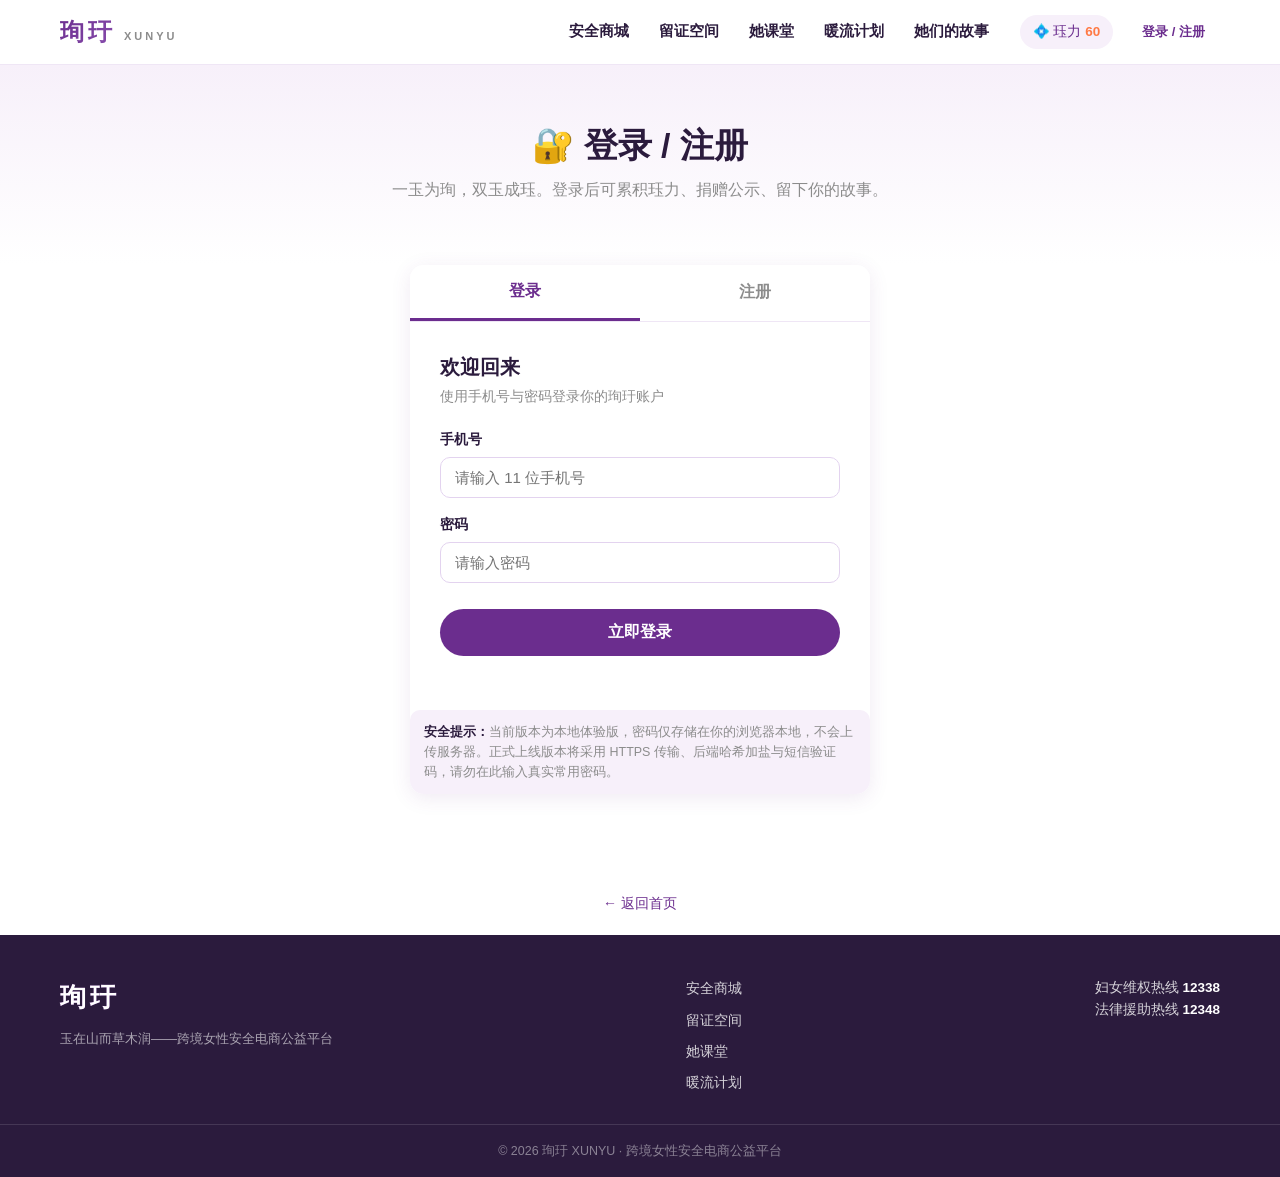
==== commit 4ca6be12: "Add files via upload" ====
--- a/pages/auth.html
+++ b/pages/auth.html
@@ -149,7 +149,7 @@
       <p>法律援助热线 <b>12348</b></p>
     </div>
   </div>
-  <div class="footer-copy">© 2026 珣玗 XUNYU · 本地体验版，正式版将接入安全后端认证</div>
+  <div class="footer-copy">© 2026 珣玗 XUNYU · 跨境女性安全电商公益平台</div>
 </footer>
 
 <script src="../js/utils.js"></script>
